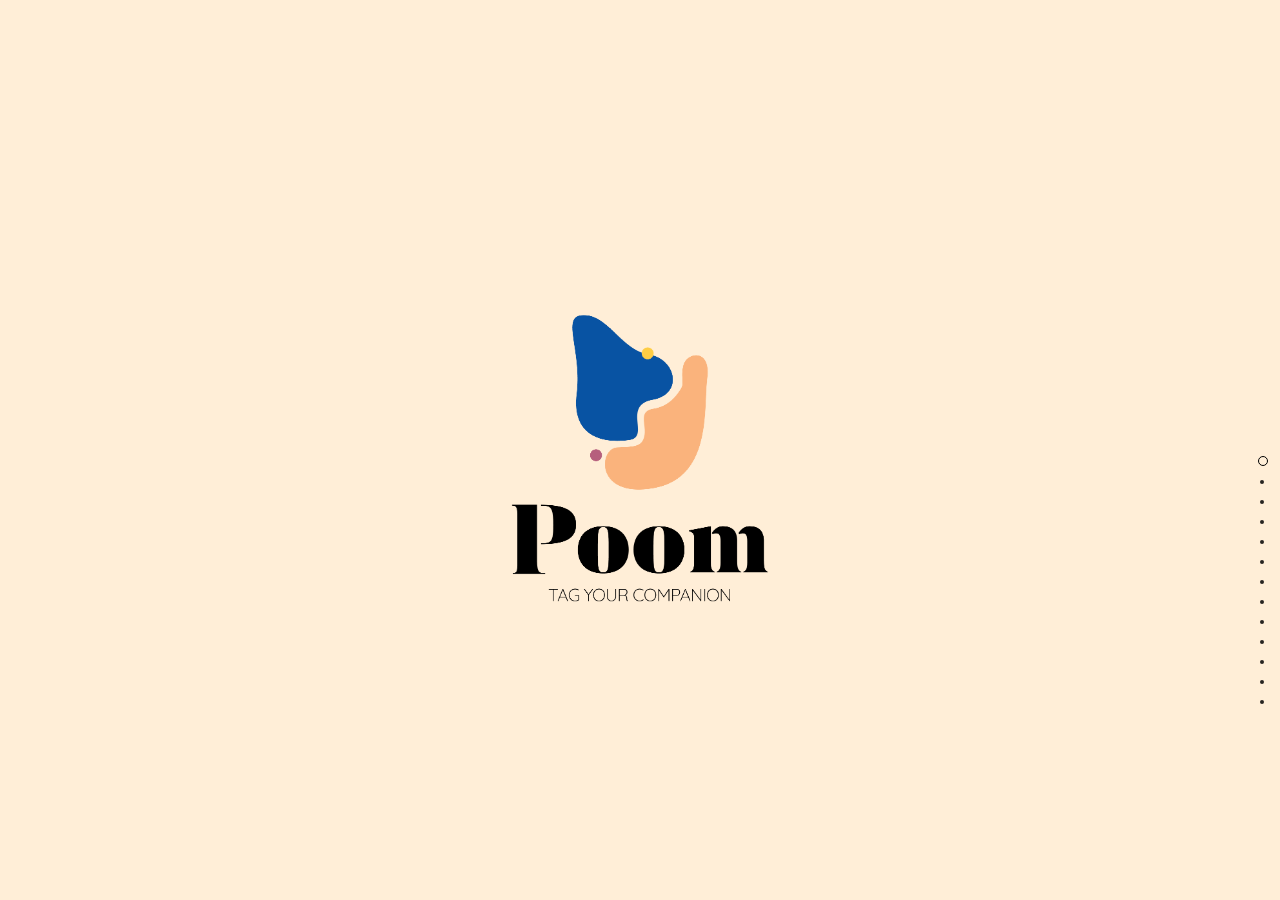
==== index.html @ 3be7c0db "first" ====
<!DOCTYPE html>
<html lang="en">
<head>
  <meta charset="UTF-8">
  <meta name="viewport" content="width=device-width, initial-scale=1.0">
  <meta http-equiv="X-UA-Compatible" content="ie=edge">
	<script type="text/javascript" src="./jquery.min.js"></script>
  <script type="text/javascript" src="./jquery.onepage-scroll.js"></script>
  <script type="text/javascript" src="./jquery.onepage-scroll.min.js"></script>
  <script type="text/javascript" src="./poom.js"></script>
  <link rel="stylesheet" href="./bootstrap-grid.css"/>
  <link rel="stylesheet" href="./stylesheet.css"/>
  <link rel="stylesheet" href="./onepage-scroll.css"/>
  <link rel="shortcut icon" type="image/png" href="favicon.png"/>
  <link href="https://fonts.googleapis.com/css?family=Quicksand: 200,300,400,500&display=swap" rel="stylesheet">
  <title>Poom</title>
  <script>
    $(document).ready(function(){
      $(".main").onepage_scroll({
        sectionContainer: "section",
        responsiveFallback: 600,
        loop: true
      });
    });

  </script>
</head>
<body>
  <div class="wrapper">
    <div class="main">

      <section class="page1">
        <div class="container">
          <div class="row">
            <div class="col-12 logo-center">
              <img class="logo" src="./img/logo.png" alt="">
            </div>
        </div>
      </section>

      <section class="page2">
        <div class="container">
          <div class="row">
            <div class="header col-xl-1">
              <h6 class="onpage ur">User Research</h6>
            </div>
            <div class="header ri col-xl-1">
              <h6>Research Insights</h6>
            </div>
            <div class="header hmw col-xl-1">
              <h6>How Might We?</h6>
            </div>
            <div class="header kf col-xl-1">
              <h6>Key features</h6>
            </div>
            <div class="header us col-xl-1">
              <h6>User Scenario</h6>
            </div>
            <div class="header jm col-xl-1">
              <h6>Journey Map</h6>
            </div>
            <div class="col-xl-7 col-lg-7"></div>
          </div>
          <div class="row">
            <div class="semititle col-xl-7 col-lg-7 col-md-12 col-sm-12">
              <h4>How are <span id="new">new students</span> adapting to the new environment?<br>
              And how are <span id="old">experienced students</span> looking back at their first year?</h4>
              <p><br>I conducted qualitative research by interviewing 3 experienced and 3 new exchange students in Umeå Institute of Design. Through this interview, I could understand how new students are adapting to the school and how experienced students feel after staying more than a year in the same place.</p>
            </div>
            <div class="col-xl-5 col-lg-5 col-md-12 col-sm-12">
              <img class="interview0" src="./img/interview0.png" alt="">
            </div>
            <div class="w-100"></div>
          </div>
        </div>
      </section>

      <section class="page3">
        <div class="container">
          <div class="row">
            <div class="header ur col-xl-1 col-lg-1 col-md-2 col-sm-2">
              <h6>User Research</h6>
            </div>
            <div class="header ri col-xl-1 col-lg-1 col-md-2 col-sm-2">
              <h6 class="onpage">Research Insights</h6>
            </div>
            <div class="header hmw col-xl-1 col-lg-1 col-md-2 col-sm-2">
              <h6>How Might We?</h6>
            </div>
            <div class="header kf col-xl-1 col-lg-1 col-md-2 col-sm-2">
              <h6>Key features</h6>
            </div>
            <div class="header jm col-xl-1 col-lg-1 col-md-2 col-sm-2">
              <h6>Journey Map</h6>
            </div>
            <div class="col-xl-7 col-lg-7"></div>
          </div>
          <div class="row">
            <div class="semititle col-xl-6 col-lg-6 col-md-12 col-sm-12">
              <h4><span id="new">New students feel lost </span>because often times they do not know what to ask for, where and to whom.</h4>
              <h7><br>"Even though I was introduced to the school from a short orientation session, there was more and more stuff that I had to know as time passed by during the first week. For example, I had to get access to the workshop later on once I started on the assignment that I had to do."</h7>
              <h7><br>"_new exchange student who just came to Umea 1 month ago"</h7>
            </div>
            <div class="col-xl-6 interviewimg">
              <img src="./img/interview1.png" alt="">
            </div>
            <div class="w-100"></div>
          </div>
        </div>
      </section>

      <section class="page4">
        <div class="container">
          <div class="row">
            <div class="header ur col-xl-1 col-lg-1 col-md-2 col-sm-2">
              <h6>User Research</h6>
            </div>
            <div class="header ri col-xl-1 col-lg-1 col-md-2 col-sm-2">
              <h6 class="onpage">Research Insights</h6>
            </div>
            <div class="header hmw col-xl-1 col-lg-1 col-md-2 col-sm-2">
              <h6>How Might We?</h6>
            </div>
            <div class="header kf col-xl-1 col-lg-1 col-md-2 col-sm-2">
              <h6>Key features</h6>
            </div>
            <div class="header jm col-xl-1 col-lg-1 col-md-2 col-sm-2">
              <h6>Journey Map</h6>
            </div>
            <div class="col-xl-7 col-lg-7"></div>
          </div>
          <div class="row">
            <div class="semititle col-xl-6 col-lg-6 col-md-12 col-sm-12">
              <h4>So, they usually reach out for help in 3 different ways: from <span id="new">school staff members, classmates and exploring by themselves.</span></h4>
              <h7 style="padding-right: 10%;"><br>I conducted a journey mapping interview with 3 new exchange students who just came to Umea one month ago. The interviewee drew a journey map about the first day at Umea Institute of Design.</h7>
            </div>
            <div class="col-xl-6">
              <img src="./img/interview2.png" id="interview2" alt="">
            </div>
            <div class="w-100"></div>
            </div>
          </div>
      </section>

      <section class="page5">
        <div class="container">
          <div class="row">
            <div class="header ur col-xl-1 col-lg-1 col-md-2 col-sm-2">
              <h6>User Research</h6>
            </div>
            <div class="header ri col-xl-1 col-lg-1 col-md-2 col-sm-2">
              <h6 class="onpage">Research Insights</h6>
            </div>
            <div class="header hmw col-xl-1 col-lg-1 col-md-2 col-sm-2">
              <h6>How Might We?</h6>
            </div>
            <div class="header kf col-xl-1 col-lg-1 col-md-2 col-sm-2">
              <h6>Key features</h6>
            </div>
            <div class="header jm col-xl-1 col-lg-1 col-md-2 col-sm-2">
              <h6>Journey Map</h6>
            </div>
            <!-- <div class="header col-xl-1 col-lg-1 col-md-2 col-sm-2">
              <h6>Journey Map</h6>
            </div> -->
            <div class="col-xl-6 col-lg-6"></div>
          </div>
          <div class="row">
            <div class="col-xl-6 interviewimg">
              <img src="./img/interview3.png" alt="">
            </div>
            <div class="semititle col-xl-6 col-lg-6 col-md-12 col-sm-12">
              <h4>Experienced students feel <span id="old">a need to get out of their bubble.</span></h4>
              <h7><br>"In general, it would have been better if I had someone to talk to in my first year, not to feel alone or not to be only inside my bubble."</h7>
              <h7><br>_second year student in Advanced Product Design</h7>
              <h7><br><br>"I always ask for feedback on my work to others, since it is always nice to get out of your bubble or your boundaries."</h7>
              <h7><br>_second year student in Transportation Design</h7>
            </div>
            <div class="w-100"></div>
            </div>
          </div>
      </section>

      <section class="page6">
        <div class="container">
          <div class="row">
            <div class="header ur col-xl-1 col-lg-1 col-md-2 col-sm-2">
              <h6>User Research</h6>
            </div>
            <div class="header ri col-xl-1 col-lg-1 col-md-2 col-sm-2">
              <h6 class="onpage">Research Insights</h6>
            </div>
            <div class="header hmw col-xl-1 col-lg-1 col-md-2 col-sm-2">
              <h6>How Might We?</h6>
            </div>
            <div class="header kf col-xl-1 col-lg-1 col-md-2 col-sm-2">
              <h6>Key features</h6>
            </div>
            <div class="header jm col-xl-1 col-lg-1 col-md-2 col-sm-2">
              <h6>Journey Map</h6>
            </div>
            <!-- <div class="header col-xl-1 col-lg-1 col-md-2 col-sm-2">
              <h6>Journey Map</h6>
            </div> -->
            <div class="col-xl-7 col-lg-7"></div>
          </div>
          <div class="row">
            <div class="col-xl-6 interviewimg">
              <img src="./img/interview4.png" alt="">
            </div>
            <div class="semititle col-xl-6 col-lg-6 col-md-12 col-sm-12">
              <h4>In fact, it is not only new students needing help with campus life. <span id="old">Everyone feels the need of help</span> from others and appreciate it as well.</h4>
              <h7><br>"I don't feel that second years should be the mentor and first years be mentee, since there is no distinction between the two in this school."</h7>
              <h7><br>_second year student in Advanced Product Design</h7>
              <h7><br><br>"I ask if there are any reading lists to first grades, since I can get a different view with reading texts from other classes."</h7>
              <h7><br>_second year student in Interaction Design</h7>
            </div>
            <div class="w-100"></div>
            </div>
          </div>
      </section>

      <section class="page7">
        <div class="container">
          <div class="row">
            <div class="header ur col-xl-1 col-lg-1 col-md-2 col-sm-2">
              <h6>User Research</h6>
            </div>
            <div class="header ri col-xl-1 col-lg-1 col-md-2 col-sm-2">
              <h6 class="onpage">Research Insights</h6>
            </div>
            <div class="header hmw col-xl-1 col-lg-1 col-md-2 col-sm-2">
              <h6>How Might We?</h6>
            </div>
            <div class="header kf col-xl-1 col-lg-1 col-md-2 col-sm-2">
              <h6>Key features</h6>
            </div>
            <div class="header jm col-xl-1 col-lg-1 col-md-2 col-sm-2">
              <h6>Journey Map</h6>
            </div>
            <!-- <div class="header col-xl-1 col-lg-1 col-md-2 col-sm-2">
              <h6>Journey Map</h6>
            </div> -->
            <div class="col-xl-7 col-lg-7"></div>
          </div>
          <div class="row">
            <div class="col-xl-1"></div>
            <div class="semititle col-xl-10 col-lg-10 col-md-12 col-sm-12" style="text-align: center;">
              <h4 class="semititle_h4">It all comes down to developing a relationship with people.</h4>
              <h7><br>"I think relationships are always a give and take, so I think with mentor and mentee relationships, <br>it will really depend on my partner whether I decide to develop more or not."</h7>
              <h7><br>_new exchange student in Interaction Design</h7>
              <h7><br><br>"We were also put in a group with international students when I first entered school <br>and it was a matter of finding similarities between each other in developing that relationship."</h7>
              <h7><br>_new exchange student in Advanced Product Design</h7>
              <img class="interview_center" src="./img/interview5.png" alt="">
            </div>
            <div class="col-xl-1"></div>
            <div class="w-100"></div>
            </div>
          </div>
      </section>

      <section class="page8">
        <div class="container">
          <div class="row">
            <div class="header ur col-xl-1 col-lg-1 col-md-2 col-sm-2">
              <h6>User Research</h6>
            </div>
            <div class="header ri col-xl-1 col-lg-1 col-md-2 col-sm-2">
              <h6 class="onpage">Research Insights</h6>
            </div>
            <div class="header hmw col-xl-1 col-lg-1 col-md-2 col-sm-2">
              <h6>How Might We?</h6>
            </div>
            <div class="header kf col-xl-1 col-lg-1 col-md-2 col-sm-2">
              <h6>Key features</h6>
            </div>
            <div class="header jm col-xl-1 col-lg-1 col-md-2 col-sm-2">
              <h6>Journey Map</h6>
            </div>
            <!-- <div class="header col-xl-1 col-lg-1 col-md-2 col-sm-2">
              <h6>Journey Map</h6>
            </div> -->
            <div class="col-xl-7 col-lg-7"></div>
          </div>
          <div class="row">
            <div class="col-xl-1"></div>
            <div class="semititle col-xl-10 col-lg-10 col-md-12 col-sm-12" style="text-align: center;">
              <h4 class="semititle_h4">Students feel familiarity to people with the same background, <br>but they are also curious about people who are different. </h4>
              <h7><br>"I usually reached out for help to people with the same nationality to ask about any local advices in this new town. <br>It's easier to relate to and get advice from people from the same culture."</h7>
              <h7><br>_second year student in Interaction Design</h7>
              <h7><br><br>"It is always nice getting to know people by asking where they come from and why they are here in this international school."</h7>
              <h7><br>_new exchange student in Industrial Design Intensive</h7>
              <img class="interview_center" src="./img/interview6.png" alt="">
            </div>
            <div class="col-xl-1"></div>
            <div class="w-100"></div>
            </div>
          </div>
      </section>

      <section class="page9">
        <div class="container">
          <div class="row">
            <div class="header ur col-xl-1 col-lg-1 col-md-2 col-sm-2">
              <h6>User Research</h6>
            </div>
            <div class="header ri col-xl-1 col-lg-1 col-md-2 col-sm-2">
              <h6>Research Insights</h6>
            </div>
            <div class="header hmw col-xl-1 col-lg-1 col-md-2 col-sm-2">
              <h6 class="onpage">How Might We?</h6>
            </div>
            <div class="header kf col-xl-1 col-lg-1 col-md-2 col-sm-2">
              <h6>Key features</h6>
            </div>
            <div class="header jm col-xl-1 col-lg-1 col-md-2 col-sm-2">
              <h6>Journey Map</h6>
            </div>
            <!-- <div class="header col-xl-1 col-lg-1 col-md-2 col-sm-2">
              <h6>Journey Map</h6>
            </div> -->
            <div class="col-xl-6 col-lg-6"></div>
          </div>
          <div class="row middle">
            <div class="col-xl-2"></div>
            <div class="semititle col-xl-8 col-lg-8 col-md-12 col-sm-12" style="text-align: center;">
              <h3 style="font-style: italic;">How might we continue to develop a social relationship that will be helpful to each other and also continuous along the future? </h3>
              <p>After all, social relationships are between people which most of the time develops naturally. With mentor and mentees where they get assigned to each other by another party, how might we develop this semi-forced connection to be continuous and helpful?</p>
            </div>
            <div class="col-xl-2"></div>
            <div class="w-100"></div>
          </div>
        </div>
      </section>

      <section class="page10">
        <div class="container">
          <div class="row">
            <div class="header ur col-xl-1 col-lg-1 col-md-2 col-sm-2">
              <h6>User Research</h6>
            </div>
            <div class="header ri col-xl-1 col-lg-1 col-md-2 col-sm-2">
              <h6>Research Insights</h6>
            </div>
            <div class="header hmw col-xl-1 col-lg-1 col-md-2 col-sm-2">
              <h6>How Might We?</h6>
            </div>
            <div class="header kf col-xl-1 col-lg-1 col-md-2 col-sm-2">
              <h6 class="onpage">Key features</h6>
            </div>
            <div class="header jm col-xl-1 col-lg-1 col-md-2 col-sm-2">
              <h6>Journey Map</h6>
            </div>
            <!-- <div class="header col-xl-1 col-lg-1 col-md-2 col-sm-2">
              <h6>Journey Map</h6>
            </div> -->
            <div class="col-xl-7 col-lg-7"></div>
          </div>
          <div class="row">
            <div class="col-xl-12">
              <h3 id="feature">DISCOVER</h3>
              <h4 id="feature_exp">mentors and mentees through RFID tags</h4>
            </div>
            <div class="col-xl-6 col-lg-6">
              <h7 class="feature_des"><br>1. With Poom RFID tags attached on the student card, <br>data about the places students go to and the time for entering that space are collected.</h7>
              <img class="feature" src="./img/discover.png" alt="">
            </div>
            <div class="col-xl-6 col-lg-6">
              <h7 class="feature_des"><br>2. With the collected data, mentors and mentees can be categorized into different bubbles <br>and matched either from the same or different bubble.</h7>
              <img class="feature" src="./img/discover2.png" alt="">
            </div>
            <!-- <div class="col-xl-3"></div>
            <div class="col-xl-3 col-md-3">
              <h7>In Umea Institute of Design, students carry their student ID cards and use it to open the building and lecture rooms inside.</h7>
              <img class="feature" src="./img/feature1.png" alt="">
            </div> -->
            <div class="w-100"></div>
          </div>
        </div>
      </section>

      <section class="page11">
        <div class="container">
          <div class="row">
            <div class="header ur col-xl-1 col-lg-1 col-md-2 col-sm-2">
              <h6>User Research</h6>
            </div>
            <div class="header ri col-xl-1 col-lg-1 col-md-2 col-sm-2">
              <h6>Research Insights</h6>
            </div>
            <div class="header hmw col-xl-1 col-lg-1 col-md-2 col-sm-2">
              <h6>How Might We?</h6>
            </div>
            <div class="header kf col-xl-1 col-lg-1 col-md-2 col-sm-2">
              <h6 class="onpage">Key features</h6>
            </div>
            <div class="header jm col-xl-1 col-lg-1 col-md-2 col-sm-2">
              <h6>Journey Map</h6>
            </div>
            <!-- <div class="header col-xl-1 col-lg-1 col-md-2 col-sm-2">
              <h6>Journey Map</h6>
            </div> -->
            <div class="col-xl-7 col-lg-7"></div>
          </div>
          <div class="row">
            <div class="col-xl-12 col-lg-12">
              <h3 id="feature">CONNECT</h3>
              <h4 id="feature_exp">to each other through school emails</h4>
            </div>
            <div class="col-xl-6 col-lg-6">
              <h7><br>1. The collected data allow mentor and mentees to find similarities between them.</h7>
              <img class="feature2" src="./img/connect.png" alt="">
            </div>
            <div class="col-xl-6 col-lg-6">
              <h7><br>2. Based on similarities, receive Poom notifications through school emails, without the need to use another additional medium.</h7>
              <img class="feature3" src="./img/connect2.png" alt="">
            </div>
            <!-- <div class="col-xl-3 col-md-3">
              <h7>In Umea Institute of Design, staff members send information through an official school email account to students.</h7>
            </div> -->
            <div class="w-100"></div>
          </div>
        </div>
      </section>

      <section class="page12">
        <div class="container">
          <div class="row">
            <div class="header ur col-xl-1 col-lg-1 col-md-2 col-sm-2">
              <h6>User Research</h6>
            </div>
            <div class="header ri col-xl-1 col-lg-1 col-md-2 col-sm-2">
              <h6>Research Insights</h6>
            </div>
            <div class="header hmw col-xl-1 col-lg-1 col-md-2 col-sm-2">
              <h6>How Might We?</h6>
            </div>
            <div class="header kf col-xl-1 col-lg-1 col-md-2 col-sm-2">
              <h6 class="onpage">Key features</h6>
            </div>
            <div class="header jm col-xl-1 col-lg-1 col-md-2 col-sm-2">
              <h6>Journey Map</h6>
            </div>
            <!-- <div class="header col-xl-1 col-lg-1 col-md-2 col-sm-2">
              <h6>Journey Map</h6>
            </div> -->
            <div class="col-xl-7 col-lg-7"></div>
          </div>
          <div class="row">
            <div class="col-xl-12">
              <h3 id="feature">STRENGTHEN</h3>
              <h4 id="feature_exp">your relationship with gamification factors</h4>
            </div>
            <div class="col-xl-6 col-lg-6">
              <h7><br>1. Send a reply to the notification you received, such as a photo of you and your partner together.</h7>
              <br>
              <img class="feature4" src="./img/strengthen.png" alt="">
            </div>
            <div class="col-xl-6">
              <h7><br>2. The more you react to notifications, the more similarities Poom discovers and the more points you get in Poom!</h7>
              <br>
              <img class="feature5" src="./img/strengthen2.png" alt="">
            </div>
            <div class="w-100"></div>
          </div>
        </div>
      </section>

      <section class="page13">
        <div class="container">
          <div class="row">
            <div class="header ur col-xl-1 col-lg-1 col-md-2 col-sm-2">
              <h6>User Research</h6>
            </div>
            <div class="header ri col-xl-1 col-lg-1 col-md-2 col-sm-2">
              <h6>Research Insights</h6>
            </div>
            <div class="header hmw col-xl-1 col-lg-1 col-md-2 col-sm-2">
              <h6>How Might We?</h6>
            </div>
            <div class="header kf col-xl-1 col-lg-1 col-md-2 col-sm-2">
              <h6>Key features</h6>
            </div>
            <div class="header jm col-xl-1 col-lg-1 col-md-2 col-sm-2">
              <h6 class="onpage">Journey Map</h6>
            </div>
            <!-- <div class="header col-xl-1 col-lg-1 col-md-2 col-sm-2">
              <h6>Journey Map</h6>
            </div> -->
            <div class="col-xl-7 col-lg-7"></div>
          </div>
          <div class="row">
            <div class="col-xl-12">
              <img class="userjourney" src="./img/userjourney.png" alt="">
            </div>

          </div>
        </div>
      </section>

    </div>
  </div>
</body>
</html>
---- stylesheet.css ----
/*! Generated by Font Squirrel (https://www.fontsquirrel.com) on February 24, 2020 */



@font-face {
    font-family: 'butler_stencilblack';
    src: url('butler_black_stencil-webfont.woff2') format('woff2'),
         url('butler_black_stencil-webfont.woff') format('woff');
    font-weight: normal;
    font-style: normal;

}

@font-face {
    font-family: 'butler_stencilbold';
    src: url('butler_bold_stencil-webfont.woff2') format('woff2'),
         url('butler_bold_stencil-webfont.woff') format('woff');
    font-weight: normal;
    font-style: normal;

}

html {
  height: 100%;
}
img{
  height: 100%;
  width: 100%;
}
.logo-center{
  display: flex;
  justify-content: center;
  align-items: center;
  height: 100vh;
}
/* .card_right{
  display: flex;
  justify-content: flex-end;
  margin-left: -50
} */
.logo{
  width: 20%;
  height: auto;
}

.interview0{
  width: 100%;
  height: 75vh;
}
.full{
  margin-left: -10%;
  margin-right: -10%;
}
.full_row{
  margin-bottom: -10%;
}

.card{
  margin-left: 7%;
  width: 85%;
  margin-top: 55%;
  height: auto;
}
.card1{
  margin-left: 25%;
  width: 85%;
  margin-top: 55%;
  height: auto;
}
.wrapper {
  height: 100% !important;
  height: 100%;
  margin: 0 auto;
  overflow: hidden;
}
.main {
  float: left;
  width: 100%;
  margin: 0 auto;
}
.header{
  margin-top: 1%;
}
.semititle{
  margin-top: 0;
}
.middle{
  margin-top: 15%;
}
.feature_detail{
  margin-top: 30%;
}
.interviewimg img{
  margin-left: 5%;
}
#interview2{
  width: 110%;
}
.semititle_h4{
  margin-top: 0%;
}
.interview_center{
  height: auto;
  margin-top: 3%;
}
.feature{
  width: 90%;
  margin-top: 15%;
  height: auto;
}
.feature2{
  width: 60%;
  margin-left: 15%;
  margin-top: 7%;
  height: auto;
}
.feature3{
  width: 100%;
  margin-top: 8%;
  height: auto;
}
.feature4{
  width: 65%;
  margin-left: 13%;
  margin-top: 12%;
  height: auto;
}
.feature5{
  width: 75%;
  margin-left: 8%;
  margin-top: 5%;
  height: auto;
}
.userjourney{
  width: 100%;
}
body{
  background-color: #ffeed7;
}
img{
  width: 90%;
}
h3{
  font-family: 'butler_stencilbold', serif;
  font-size: 2rem;
  color: #b55f7c;
  margin-bottom: 0;
}
#feature{
  color: #ffcd44;
  margin-bottom: 0%;
  margin-top: 0%;
}
#feature_exp{
  margin-top: 0%;
}
h4{
  font-family: 'butler_stencilbold', serif;
  font-size: 1.7rem;
  color: #231f20;
  margin-bottom: 0;
}
#new{
  color: #f9b37c;
}
#old{
  color: #0053a2;
}
h6{
  font-family: "Quicksand", sans-serif;
  font-weight: 300;
  text-align: center;
  font-size: 0.5rem;
  color: #231f20;
}
h7{
  font-family: "Quicksand", sans-serif;
  font-weight: 200;
  font-size: 0.9rem;
  color: #231f20;
  line-height: 1.6rem;
}
p{
  font-family: "Quicksand", sans-serif;
  font-weight: 200;
  font-size: 1.1rem;
  color: #231f20;
  line-height: 1.8rem;
}

.onpage{
  font-weight: 600;
}


@media only screen and (max-width: 600px) {
  .col-sm-2{
    width: 0%;
  }
}
---- onepage-scroll.css ----
body, html {
  margin: 0;
  overflow: hidden;
  -webkit-transition: opacity 400ms;
  -moz-transition: opacity 400ms;
  transition: opacity 400ms;
}

body, .onepage-wrapper, html {
  display: block;
  position: static;
  padding: 0;
  width: 100%;
  height: 100%;
}

.onepage-wrapper {
  width: 100%;
  height: 100%;
  display: block;
  position: relative;
  padding: 0;
  -webkit-transform-style: preserve-3d;
}

.onepage-wrapper .section {
  width: 100%;
  height: 100%;
}

.onepage-pagination {
  position: absolute;
  right: 10px;
  top: 50%;
  z-index: 5;
  list-style: none;
  margin: 0;
  padding: 0;
}
.onepage-pagination li {
  padding: 0;
  text-align: center;
}
.onepage-pagination li a{
  padding: 10px;
  width: 4px;
  height: 4px;
  display: block;
  
}
.onepage-pagination li a:before{
  content: '';
  position: absolute;
  width: 4px;
  height: 4px;
  background: rgba(0,0,0,0.85);
  border-radius: 10px;
  -webkit-border-radius: 10px;
  -moz-border-radius: 10px;
}

.onepage-pagination li a.active:before{
  width: 10px;
  height: 10px;
  background: none;
  border: 1px solid black;
  margin-top: -4px;
  left: 8px;
}

.disabled-onepage-scroll, .disabled-onepage-scroll .wrapper {
  overflow: auto;
}

.disabled-onepage-scroll .onepage-wrapper .section {
  position: relative !important;
  top: auto !important;
  left: auto !important;
}
.disabled-onepage-scroll .onepage-wrapper {
  -webkit-transform: none !important;
  -moz-transform: none !important;
  transform: none !important;
  -ms-transform: none !important;
  min-height: 100%;
}


.disabled-onepage-scroll .onepage-pagination {
  display: none;
}

body.disabled-onepage-scroll, .disabled-onepage-scroll .onepage-wrapper, html {
  position: inherit;
}
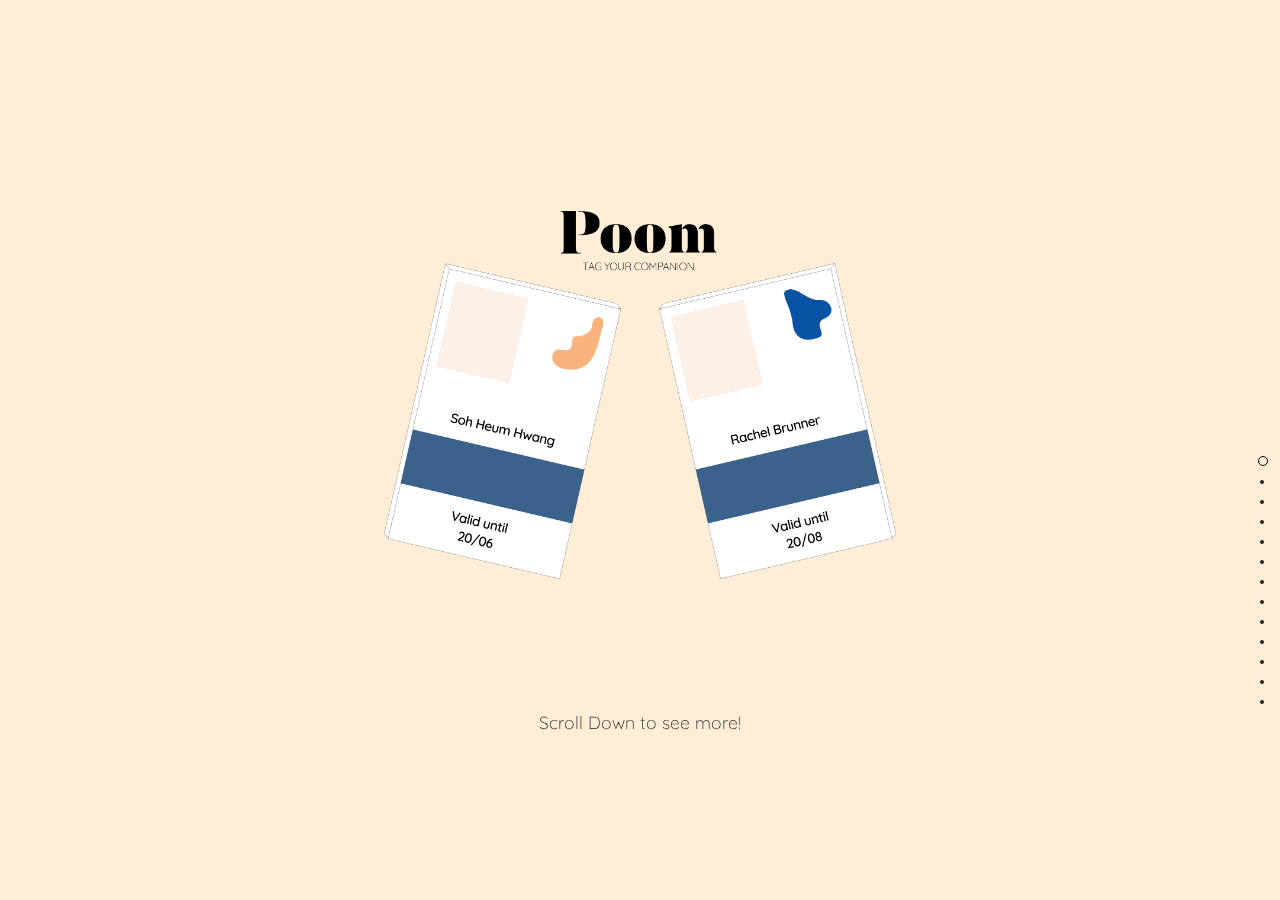
==== commit 03efded5: "landing page" ====
--- a/index.html
+++ b/index.html
@@ -33,9 +33,16 @@
         <div class="container">
           <div class="row">
             <div class="col-12 logo-center">
-              <img class="logo" src="./img/logo.png" alt="">
-            </div>
-        </div>
+              <img class="logo" src="./img/landing_poom.png" alt="">
+            </div>
+          </div>
+          <div class="row">
+            <div class="col-12">
+              <p class="scroll" style="text-align: center;">Scroll Down to see more!</p>
+            </div>
+          </div>
+        </div>
+
       </section>
 
       <section class="page2">
@@ -357,9 +364,9 @@
             <div class="col-xl-7 col-lg-7"></div>
           </div>
           <div class="row">
-            <div class="col-xl-12">
-              <h3 id="feature">DISCOVER</h3>
-              <h4 id="feature_exp">mentors and mentees through RFID tags</h4>
+            <div class="col-xl-12 discover">
+              <h3 id="feature" style="display: inline;">DISCOVER  </h3>
+              <h4 id="feature_exp" style="display: inline;"> mentors and mentees through RFID tags</h4>
             </div>
             <div class="col-xl-6 col-lg-6">
               <h7 class="feature_des"><br>1. With Poom RFID tags attached on the student card, <br>data about the places students go to and the time for entering that space are collected.</h7>
@@ -369,11 +376,7 @@
               <h7 class="feature_des"><br>2. With the collected data, mentors and mentees can be categorized into different bubbles <br>and matched either from the same or different bubble.</h7>
               <img class="feature" src="./img/discover2.png" alt="">
             </div>
-            <!-- <div class="col-xl-3"></div>
-            <div class="col-xl-3 col-md-3">
-              <h7>In Umea Institute of Design, students carry their student ID cards and use it to open the building and lecture rooms inside.</h7>
-              <img class="feature" src="./img/feature1.png" alt="">
-            </div> -->
+
             <div class="w-100"></div>
           </div>
         </div>
@@ -404,15 +407,15 @@
           </div>
           <div class="row">
             <div class="col-xl-12 col-lg-12">
-              <h3 id="feature">CONNECT</h3>
-              <h4 id="feature_exp">to each other through school emails</h4>
+              <h3 id="feature" style="display: inline;">CONNECT  </h3>
+              <h4 id="feature_exp" style="display: inline;"> to each other through school emails</h4>
             </div>
             <div class="col-xl-6 col-lg-6">
               <h7><br>1. The collected data allow mentor and mentees to find similarities between them.</h7>
               <img class="feature2" src="./img/connect.png" alt="">
             </div>
             <div class="col-xl-6 col-lg-6">
-              <h7><br>2. Based on similarities, receive Poom notifications through school emails, without the need to use another additional medium.</h7>
+              <h7><br>2. Based on similarities, they discover each other through Poom notifications that are sent via school emails, without the need to use another additional medium.</h7>
               <img class="feature3" src="./img/connect2.png" alt="">
             </div>
             <!-- <div class="col-xl-3 col-md-3">
@@ -448,16 +451,16 @@
           </div>
           <div class="row">
             <div class="col-xl-12">
-              <h3 id="feature">STRENGTHEN</h3>
-              <h4 id="feature_exp">your relationship with gamification factors</h4>
+              <h3 id="feature" style="display: inline;">STRENGTHEN  </h3>
+              <h4 id="feature_exp" style="display: inline;"> your relationship with gamification factors</h4>
             </div>
             <div class="col-xl-6 col-lg-6">
-              <h7><br>1. Send a reply to the notification you received, such as a photo of you and your partner together.</h7>
+              <h7><br>1. Send a confirm button to the notification you received.</h7>
               <br>
               <img class="feature4" src="./img/strengthen.png" alt="">
             </div>
             <div class="col-xl-6">
-              <h7><br>2. The more you react to notifications, the more similarities Poom discovers and the more points you get in Poom!</h7>
+              <h7><br>2. The more you react to notifications, the more often Poom finds similarities for you and your partner and the more points you get in Poom!</h7>
               <br>
               <img class="feature5" src="./img/strengthen2.png" alt="">
             </div>
--- a/stylesheet.css
+++ b/stylesheet.css
@@ -31,7 +31,7 @@
   display: flex;
   justify-content: center;
   align-items: center;
-  height: 100vh;
+  height: 50vh;
 }
 /* .card_right{
   display: flex;
@@ -39,8 +39,12 @@
   margin-left: -50
 } */
 .logo{
-  width: 20%;
-  height: auto;
+  margin-top: 25%;
+  width: 40%;
+  height: auto;
+}
+.scroll{
+  margin-top: 10%;
 }
 
 .interview0{
@@ -103,6 +107,9 @@
   height: auto;
   margin-top: 3%;
 }
+.discover{
+  width: auto;
+}
 .feature{
   width: 90%;
   margin-top: 15%;
